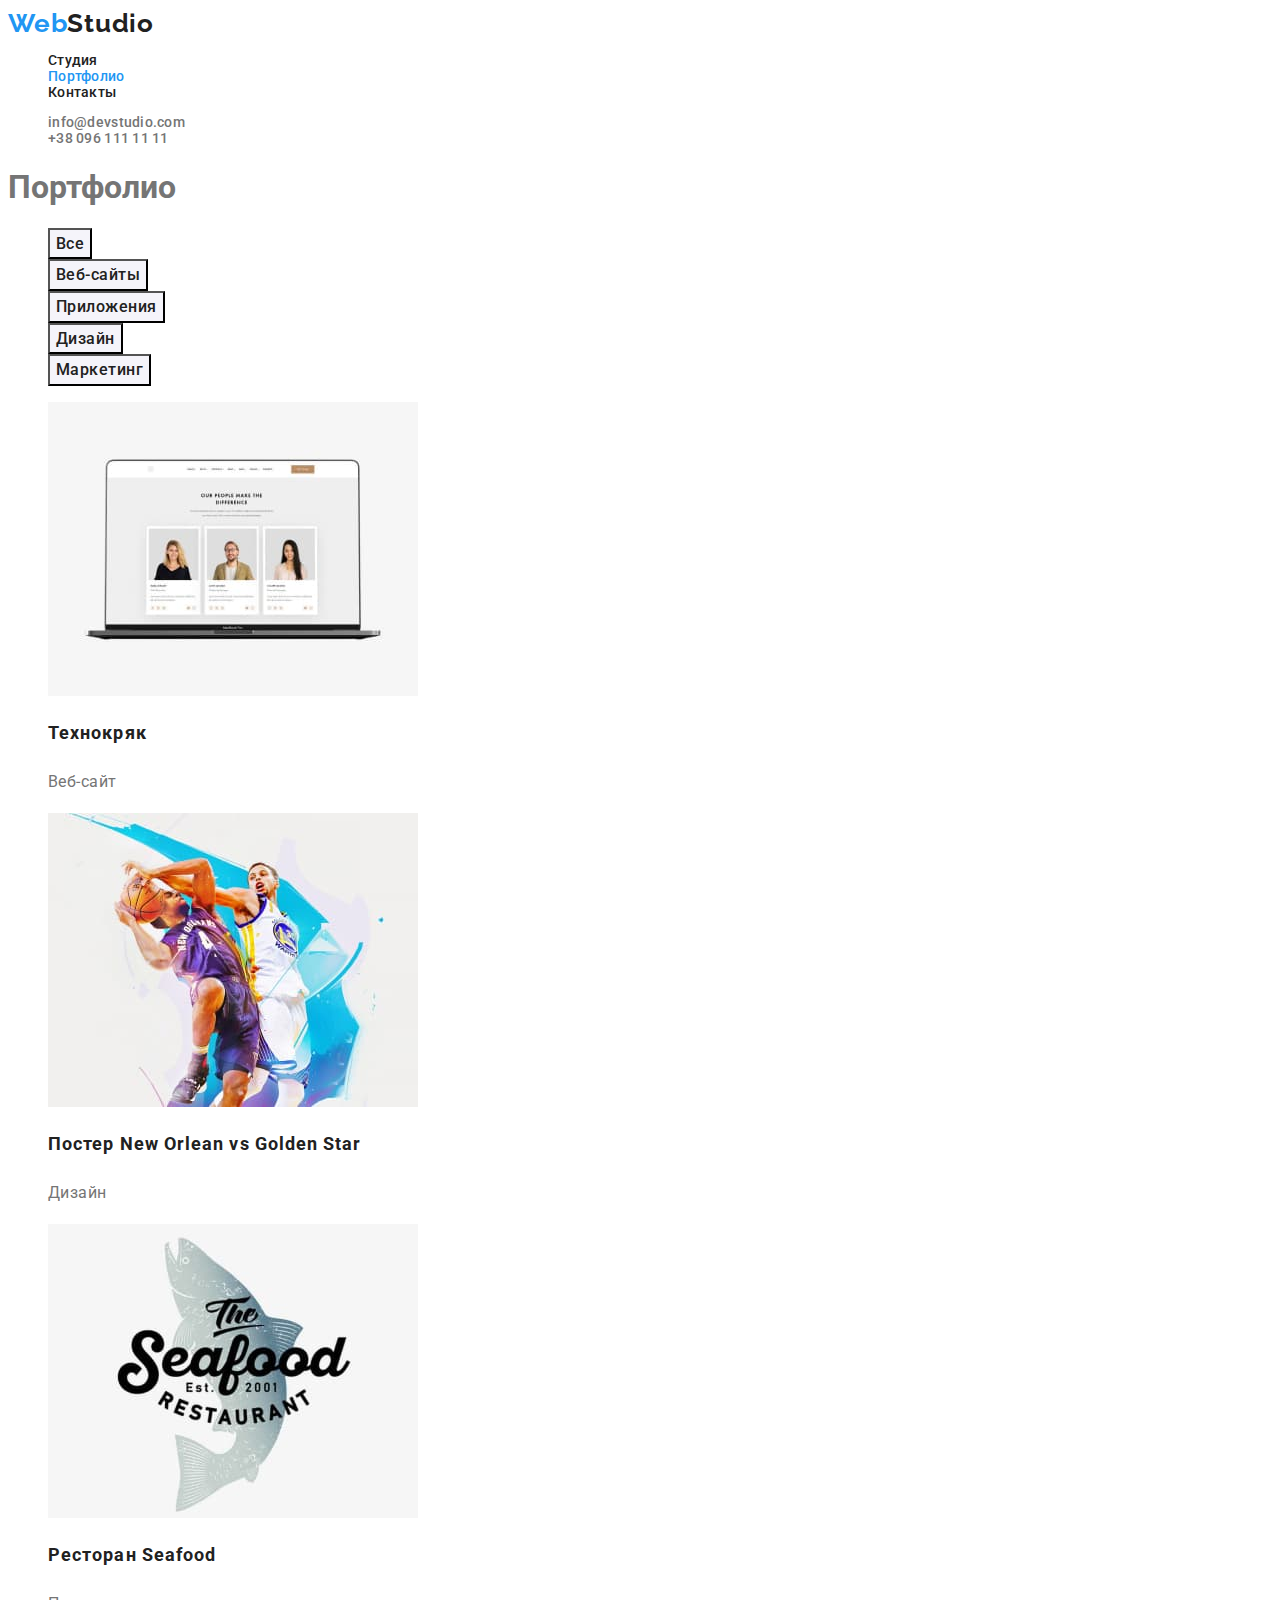
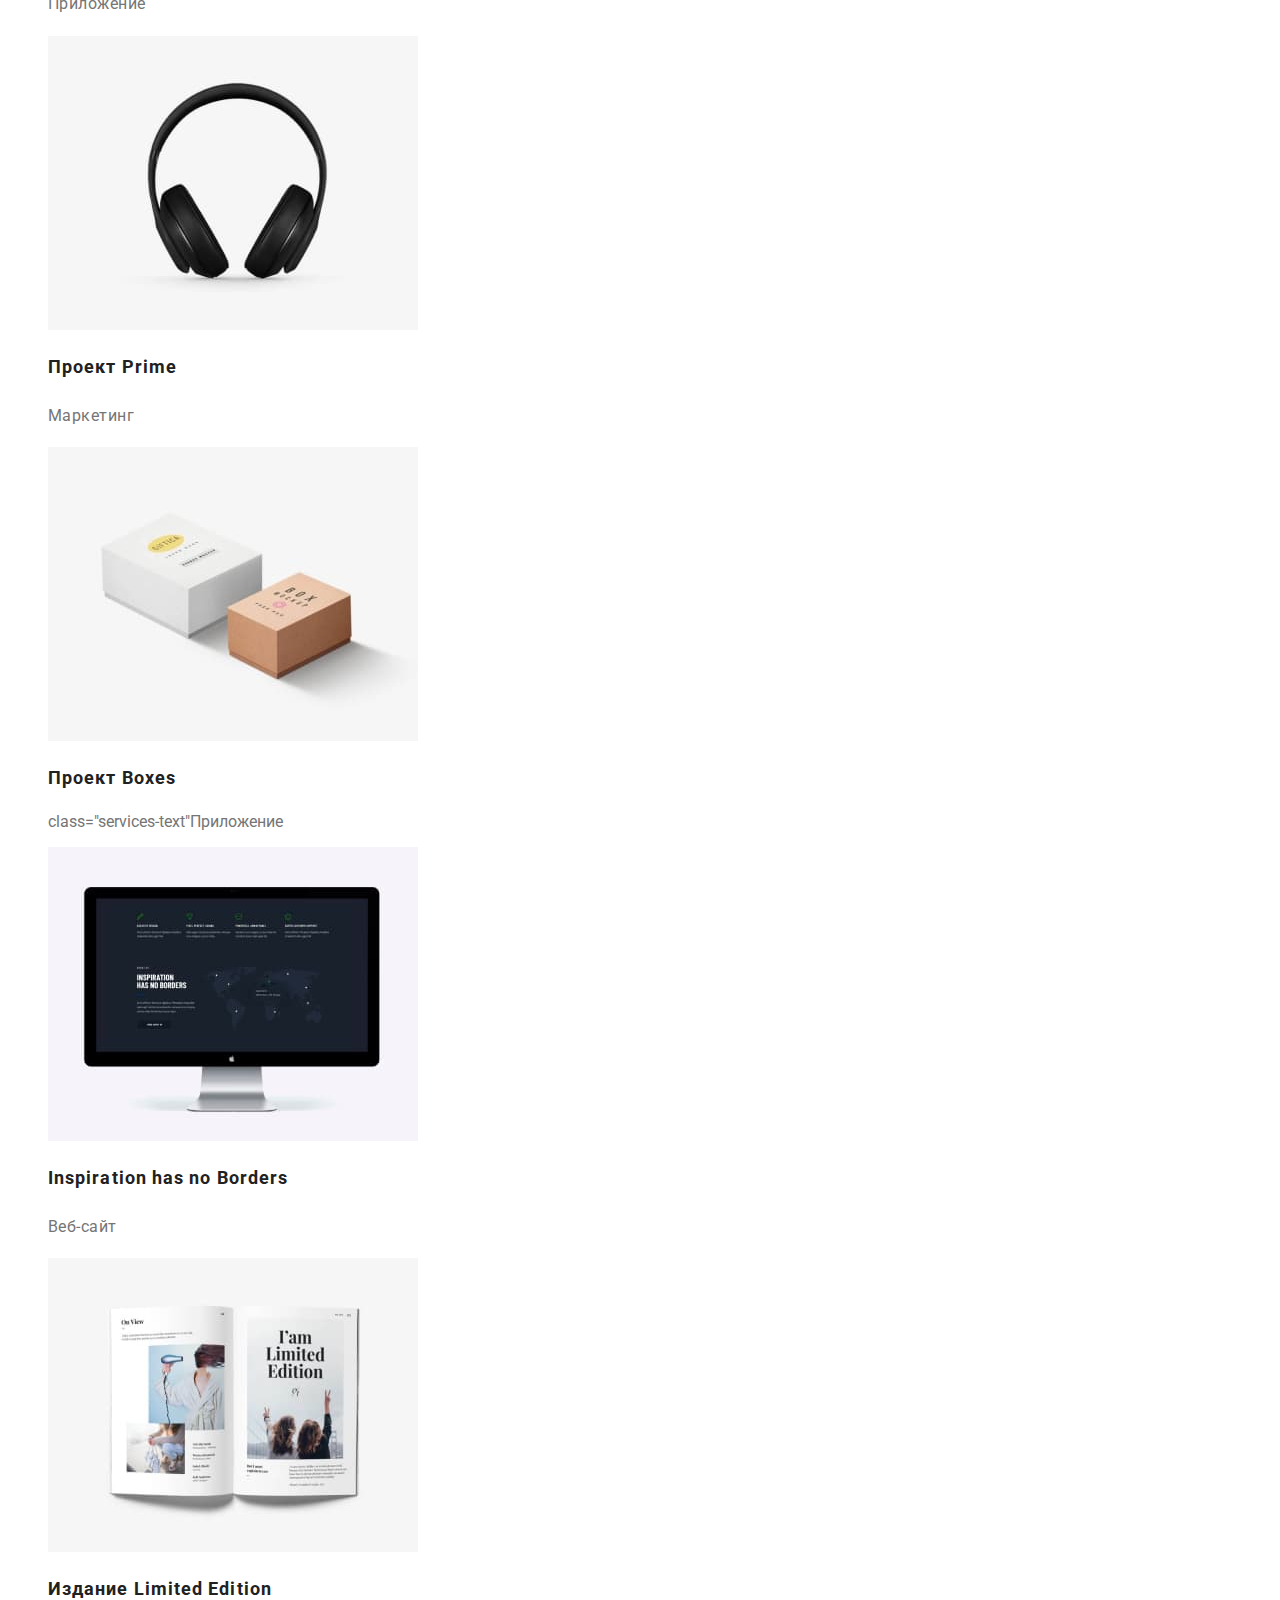
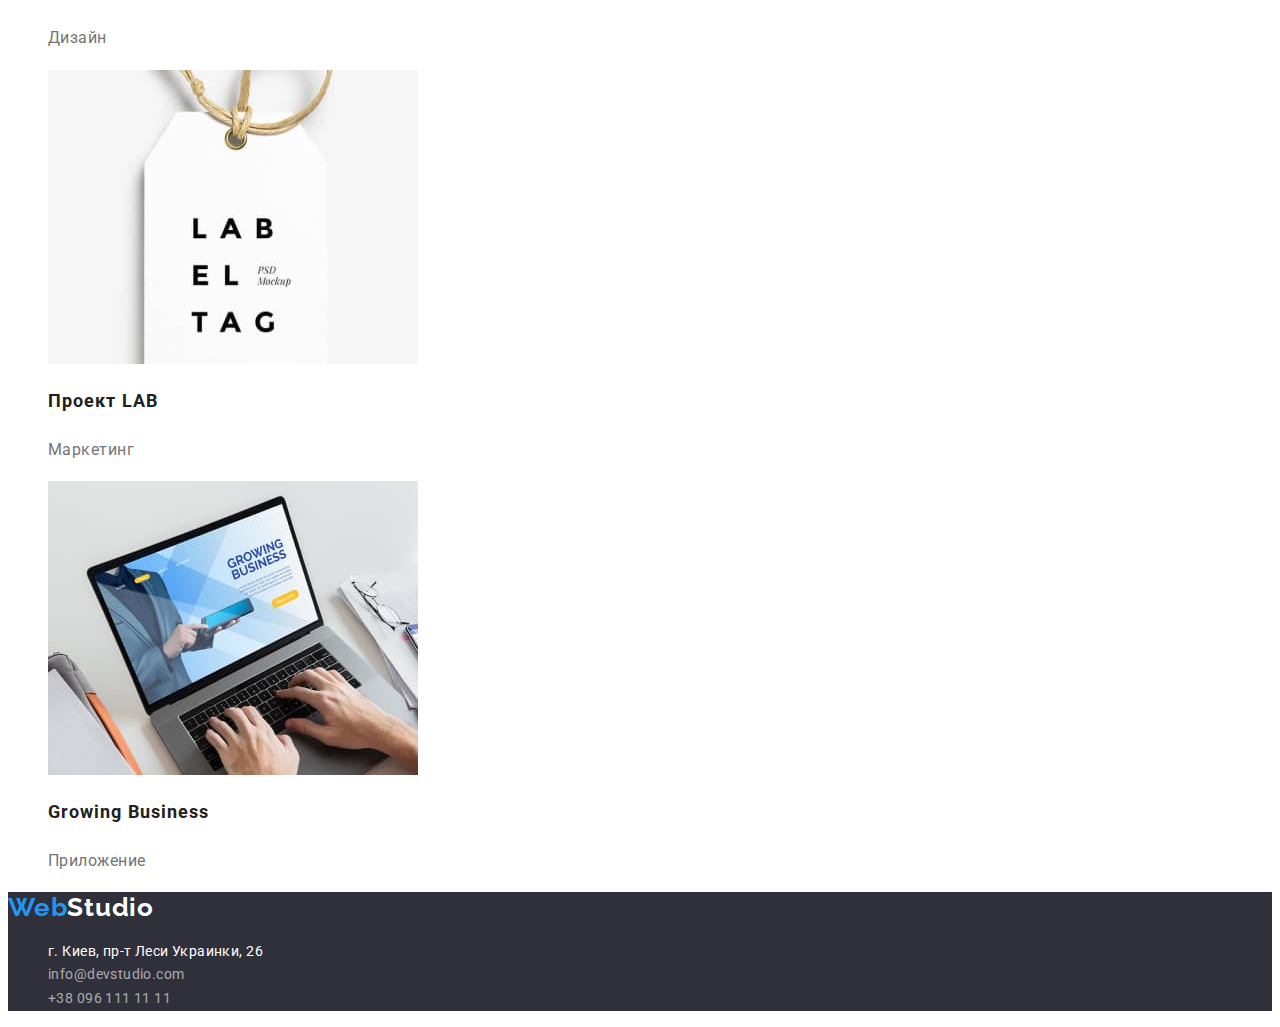
==== portfolio.html @ 9b249ba1 "Добавляет файлы проекта" ====
<!DOCTYPE html>
<html lang="ru">
<head>
    <meta charset="UTF-8">
    <meta http-equiv="X-UA-Compatible" content="IE=edge">
    <meta name="viewport" content="width=device-width, initial-scale=1.0">
    <title>Portfolio</title>
    <link rel="preconnect" href="https://fonts.googleapis.com">
    <link rel="preconnect" href="https://fonts.gstatic.com" crossorigin>
    <link href="https://fonts.googleapis.com/css2?family=Raleway:wght@700&family=Roboto:wght@400;500;700;900&display=swap"
        rel="stylesheet">
    <link rel="stylesheet" href="./css/style.css" />
</head>
<body>
    <header>
        <!-- Заголовок Хедера -->
        <a href="./index.html" class="logo-second link"><span class="logo">Web</span>Studio</a>
        <!-- Навигация -->
        <nav class="nav">
            <ul class="nav-list list">
                <li class="list-link"><a href="./index.html" class="nav-link link">Студия</a></li>
                <li class="list-link"><a href="./portfolio.html" class="nav-link link current">Портфолио</a></li>
                <li class="list-link"><a href="" class="nav-link link">Контакты</a></li>
            </ul>
        </nav>
        <!-- Контакты -->
        <ul class="nav-contact list">
            <li><a href="mailto:info@devstudio.com" class="contact-link link">info@devstudio.com</a></li>
            <li><a href="tel:+380961111111" class="contact-link link">+38 096 111 11 11</a></li>
        </ul>
    </header>
    <main>
        <!-- Фильтр -->
        <section class="filter">
        <h1 class="filter-title">Портфолио</h1>
        <ul class="filter-list list">
            <li>
                <button class="button-filter" type="button">Все</button>
            </li>
            <li>
                <button class="button-filter" type="button">Веб-сайты</button>
            </li>
            <li>
                <button class="button-filter" type="button">Приложения</button>
            </li>
            <li>
                <button class="button-filter" type="button">Дизайн</button>
            </li>
            <li>
                <button class="button-filter" type="button">Маркетинг</button>
            </li>
        </ul>
            <ul class="list-servives list">
                <li>
                    <img src="./images/img5.jpg" alt="Ноутьук с сайтом" width="370">
                    <h2 class="services-title">Технокряк</h2>
                    <p class="services-text">Веб-сайт</p>
                </li>
                <li>
                    <img src="./images/img6.jpg" alt="Баскетбольный постер" width="370">
                    <h2 class="services-title">Постер New Orlean vs Golden Star</h2>
                    <p class="services-text">Дизайн</p>
                </li>
                <li>
                    <img src="./images/img7.jpg" alt="Рыба логотип ресторана" width="370">
                    <h2 class="services-title">Ресторан Seafood</h2>
                    <p class="services-text">Приложение</p>
                </li>
                <li>
                    <img src="./images/img8.jpg" alt="Наушники" width="370">
                    <h2 class="services-title">Проект Prime</h2>
                    <p class="services-text">Маркетинг</p>
                </li>
                <li>
                    <img src="./images/img9.jpg" alt="Две коробки" width="370">
                    <h2 class="services-title">Проект Boxes</h2>
                    <p> class="services-text"Приложение</p>
                </li>
                <li>
                    <img src="./images/img10.jpg" alt="Мак" width="370">
                    <h2 class="services-title">Inspiration has no Borders</h2>
                    <p class="services-text">Веб-сайт</p>
                </li>
                <li>
                    <img src="./images/img11.jpg" alt="Книга" width="370">
                    <h2 class="services-title">Издание Limited Edition</h2>
                    <p class="services-text">Дизайн</p>
                </li>
                <li>
                    <img src="./images/img12.jpg" alt="Бирка" width="370">
                    <h2 class="services-title">Проект LAB</h2>
                    <p class="services-text">Маркетинг</p>
                </li>
                <li>
                    <img src="./images/img13.jpg" alt="Ноутбук с сайтом" width="370">
                    <h2 class="services-title">Growing Business</h2>
                    <p class="services-text">Приложение</p>
                </li>
            </ul>
        </section>
    </main>
    <!-- Подвал -->
    <footer class="footer">
        <a href="./index.html" class="icon-second link"><span class="icon">Web</span>Studio</a>
        <address class="address-block">
        <ul class="address-list list">
            <li>
                <a href="https://goo.gl/maps/MMKUuwx7VS9g7BKy7" class="address-map link">г. Киев, пр-т Леси Украинки, 26</a>
            </li>
            <li>
                <a href="mailto:info@devstudio.com" class="address-item link">info@devstudio.com</a>
            </li>
            <li>
                <a href="tel:+380961111111" class="address-item link">+38 096 111 11 11</a>
            </li>
        </ul>
        </address>
    </footer>
</body>
</html>
---- css/style.css ----
:root {
  --primiry-text-color: #212121;
  --title-text-color: #757575;
  --adress-footer-text: rgba(255, 255, 255, 0.6);
  --h1-text-color: #ffffff;
  --acent-color: #2196f3;
  --background-hero: #2f303a;
  --background-porfolio-botton: #f5f4fa;
}
body {
  background-color: var(--h1-text-color);
  color: var(--title-text-color);
  font-family: Roboto, sans-serif;
}
.list {
  list-style: none;
}
.link {
  text-decoration: none;
}
.title-h3 {
  color: var(--primiry-text-color);
}
/* цвет основного текста #212121 */
/* вторичный цвет текста #757575 */
/* цвет для h1 #FFFFFF */
/* acent #2196F3 */
/* адресс футера rgba(255, 255, 255, 0.6); */

/* Header */
/* logo */
.logo {
  color: var(--acent-color);
  text-decoration: none;
  font-family: "Raleway", sans-serif;

  font-weight: 700;
  font-size: 26px;
  line-height: 1.2;
  letter-spacing: 0.03em;
}
.logo-second {
  color: var(--primiry-text-color);
  text-decoration: none;
  font-family: "Raleway", sans-serif;

  font-weight: 700;
  font-size: 26px;
  line-height: 1.2;
  letter-spacing: 0.03em;
}
/* site-nav */
.nav-list {
  font-weight: 500;
  font-size: 14px;
  line-height: 1.14;
  letter-spacing: 0.02em;
}
.nav-link {
  color: var(--primiry-text-color);
}
.current {
  color: var(--acent-color);
}
.nav-link:hover,
.nav-link:focus {
  color: var(--acent-color);
}
/* contact-nav */
.nav-contact {
  font-weight: 500;
  font-size: 14px;
  line-height: 1.14;
  letter-spacing: 0.02em;
}
.contact-link {
  color: var(--title-text-color);
}
.contact-link:hover,
.contact-link:focus {
  color: var(--acent-color);
}
/* Hero */
.hero {
  background-color: var(--background-hero);
}
.hero-captoin {
  color: var(--h1-text-color);

  font-weight: 900;
  font-size: 44px;
  line-height: 1.4;

  text-align: center;
  letter-spacing: 0.06em;
  text-transform: uppercase;
}

.button {
  font-family: inherit;
  cursor: pointer;
  background-color: var(--acent-color);
  color: var(--h1-text-color);

  font-weight: 700;
  font-size: 16px;
  line-height: 1.8;

  display: flex;
  align-items: center;
  text-align: center;
  letter-spacing: 0.06em;
}
/* hang-section */
.list-items {
  color: var(--primiry-text-color);

  font-weight: 700;
  font-size: 14px;
  line-height: 1.14;
  letter-spacing: 0.03em;
  text-transform: uppercase;
}
.items-text {
  color: var(--title-text-color);

  font-size: 14px;
  line-height: 1.7;
  letter-spacing: 0.03em;
}
/* examples-section */
.examples-title {
  color: var(--primiry-text-color);

  font-weight: 700;
  font-size: 36px;
  line-height: 1.14;
  text-align: center;
  letter-spacing: 0.03em;
}
/* my-team section */
.team-title {
  color: var(--primiry-text-color);

  font-weight: 700;
  font-size: 36px;
  line-height: 1.14;
  text-align: center;
  letter-spacing: 0.03em;
}

.team-worker {
  font-weight: 500;
  font-size: 16px;
  line-height: 1.14;
  text-align: center;
  letter-spacing: 0.03em;
}
.worker-position {
  color: var(--title-text-color);

  font-weight: 400;
  font-size: 16px;
  line-height: 1.14;
  text-align: center;
  letter-spacing: 0.03em;
}
/* footer */
.footer {
  background-color: var(--background-hero);
}
.icon {
  color: var(--acent-color);
  font-family: "Raleway", sans-serif;

  font-weight: 700;
  font-size: 26px;
  line-height: 1.2;
  letter-spacing: 0.03em;
}
.icon-second {
  color: var(--h1-text-color);
  font-family: "Raleway", sans-serif;

  font-weight: 700;
  font-size: 26px;
  line-height: 1.2;
  letter-spacing: 0.03em;
}
.address-block{
font-style: normal;
}
.address-map {
  color: var(--h1-text-color);

  font-weight: 400;
  font-size: 14px;
  line-height: 1.7;
  letter-spacing: 0.03em;
}
.address-map:hover,
.address-map:focus {
  color: var(--acent-color);
}
.address-item {
  color: var(--adress-footer-text);

  font-weight: 400;
  font-size: 14px;
  line-height: 1.7;
  letter-spacing: 0.03em;
}
.address-item:hover,
.address-item:focus {
  color: var(--acent-color);
}

/* portfolio */
/* button */
.button-filter {
  font-family: inherit;
  color: var(--primiry-text-color);
  background-color: var(--background-porfolio-botton);
  cursor: pointer;

  font-weight: 500;
  font-size: 16px;
  line-height: 1.6;
  text-align: center;
  letter-spacing: 0.03em;
}
.button-filter:hover,
.button-filter:focus {
  background-color: var(--acent-color);
  color: var(--h1-text-color);
}
/* services */
.services-title {
  color: var(--primiry-text-color);

  font-weight: 700;
  font-size: 18px;
  line-height: 2;
  letter-spacing: 0.06em;
}
.services-text {
  color: var(--title-text-color);

  font-weight: 400;
  font-size: 16px;
  line-height: 1.9;
  letter-spacing: 0.03em;
}
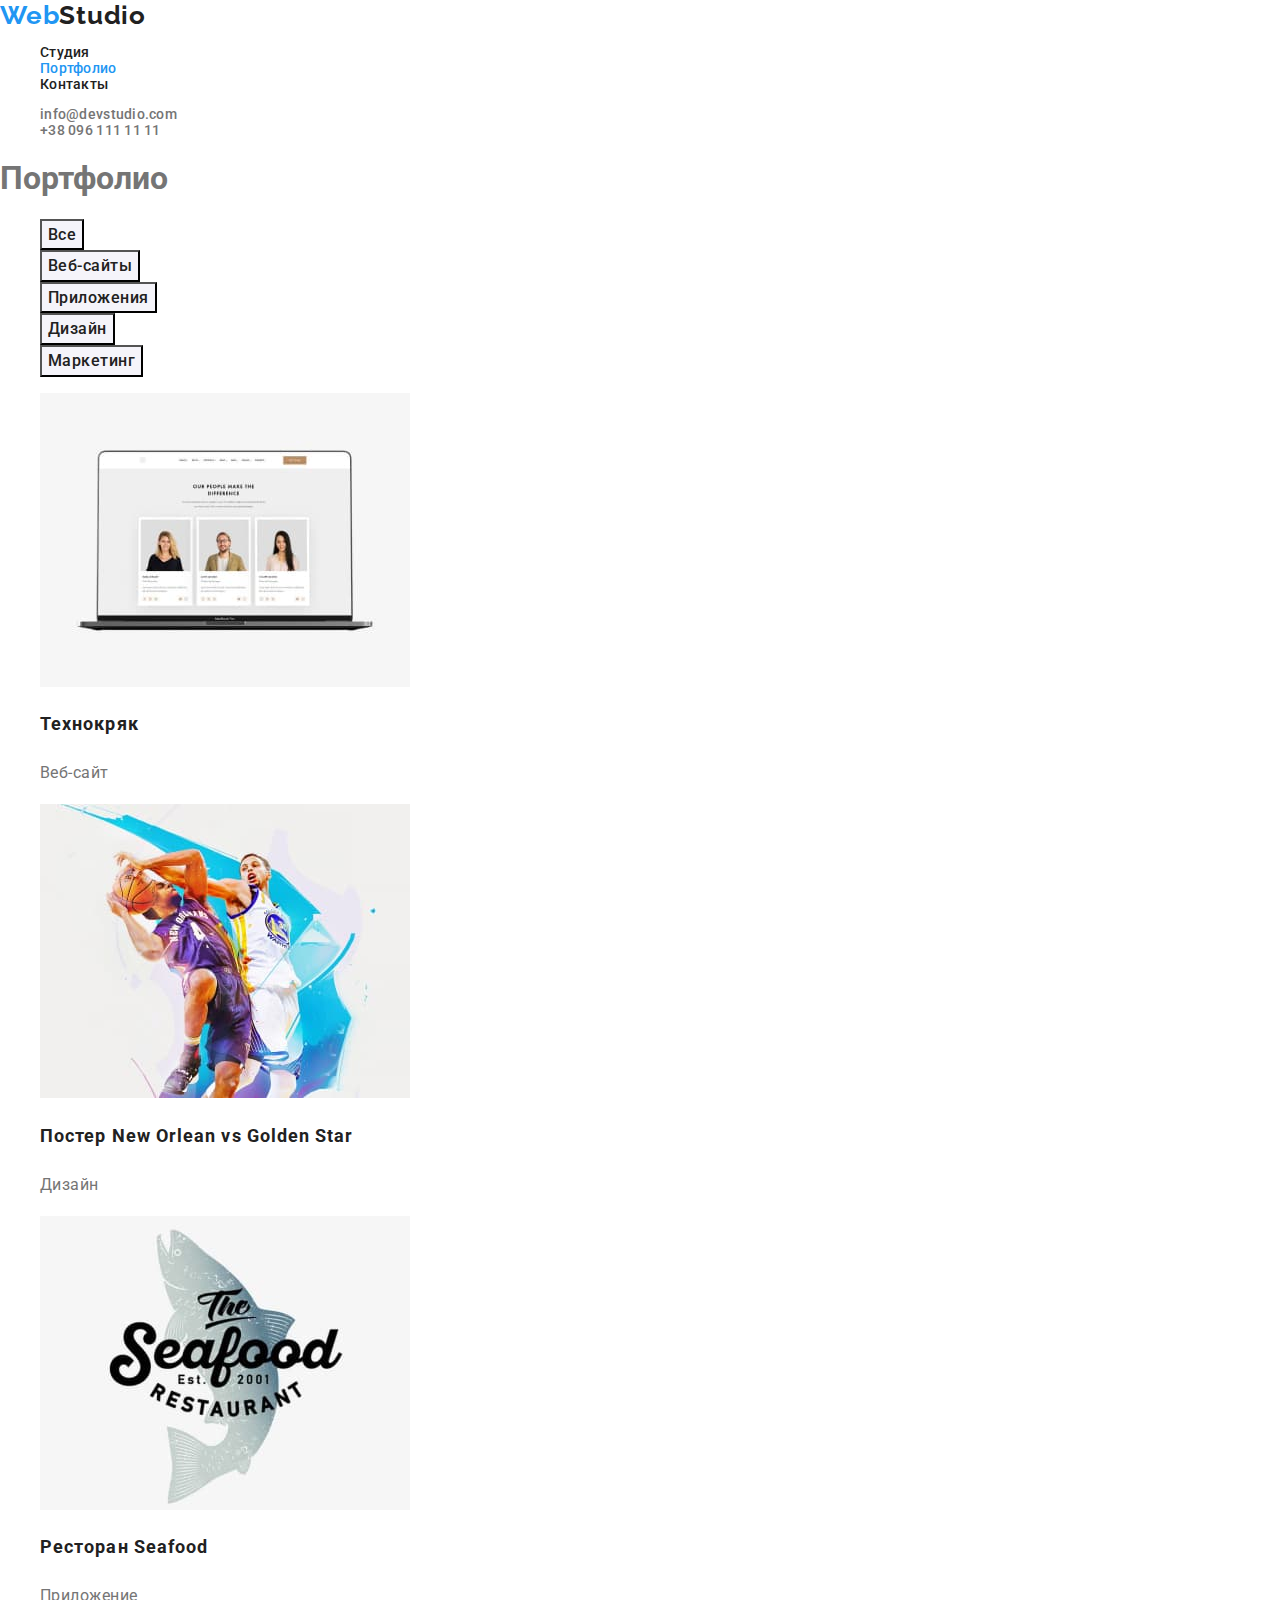
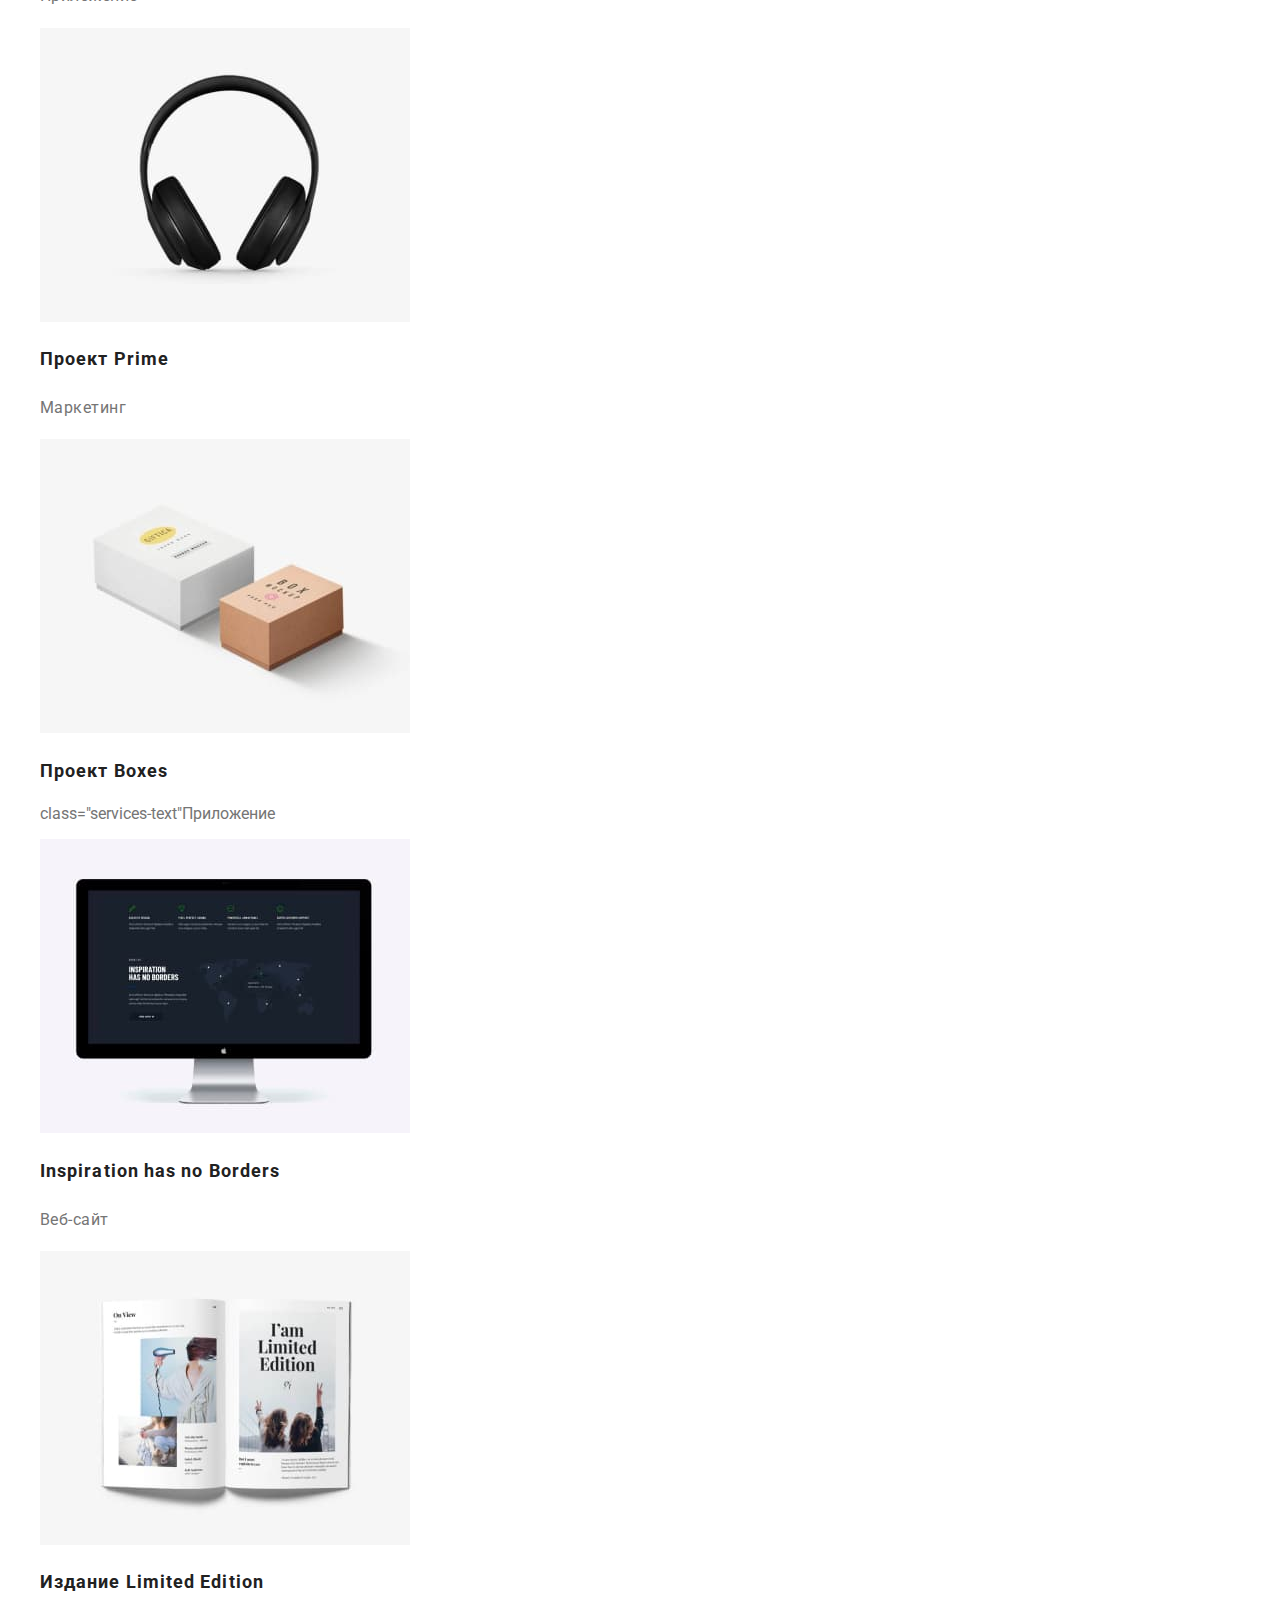
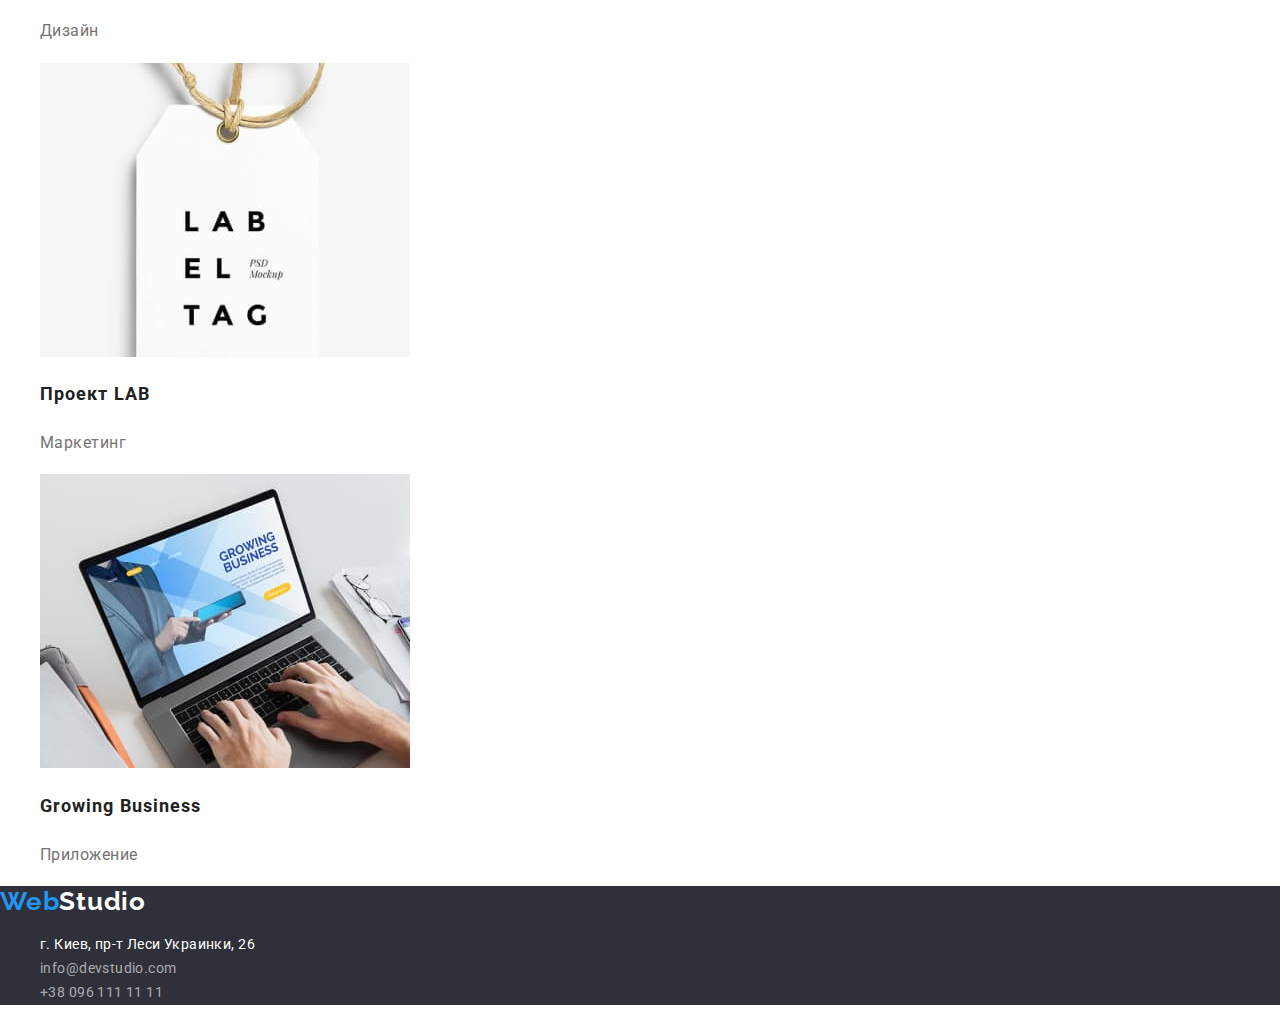
==== commit 5531fd73: "Добавляет нормалайз" ====
--- a/portfolio.html
+++ b/portfolio.html
@@ -9,6 +9,7 @@
     <link rel="preconnect" href="https://fonts.gstatic.com" crossorigin>
     <link href="https://fonts.googleapis.com/css2?family=Raleway:wght@700&family=Roboto:wght@400;500;700;900&display=swap"
         rel="stylesheet">
+        <link rel="stylesheet" href="https://cdnjs.cloudflare.com/ajax/libs/modern-normalize/1.1.0/modern-normalize.min.css">
     <link rel="stylesheet" href="./css/style.css" />
 </head>
 <body>
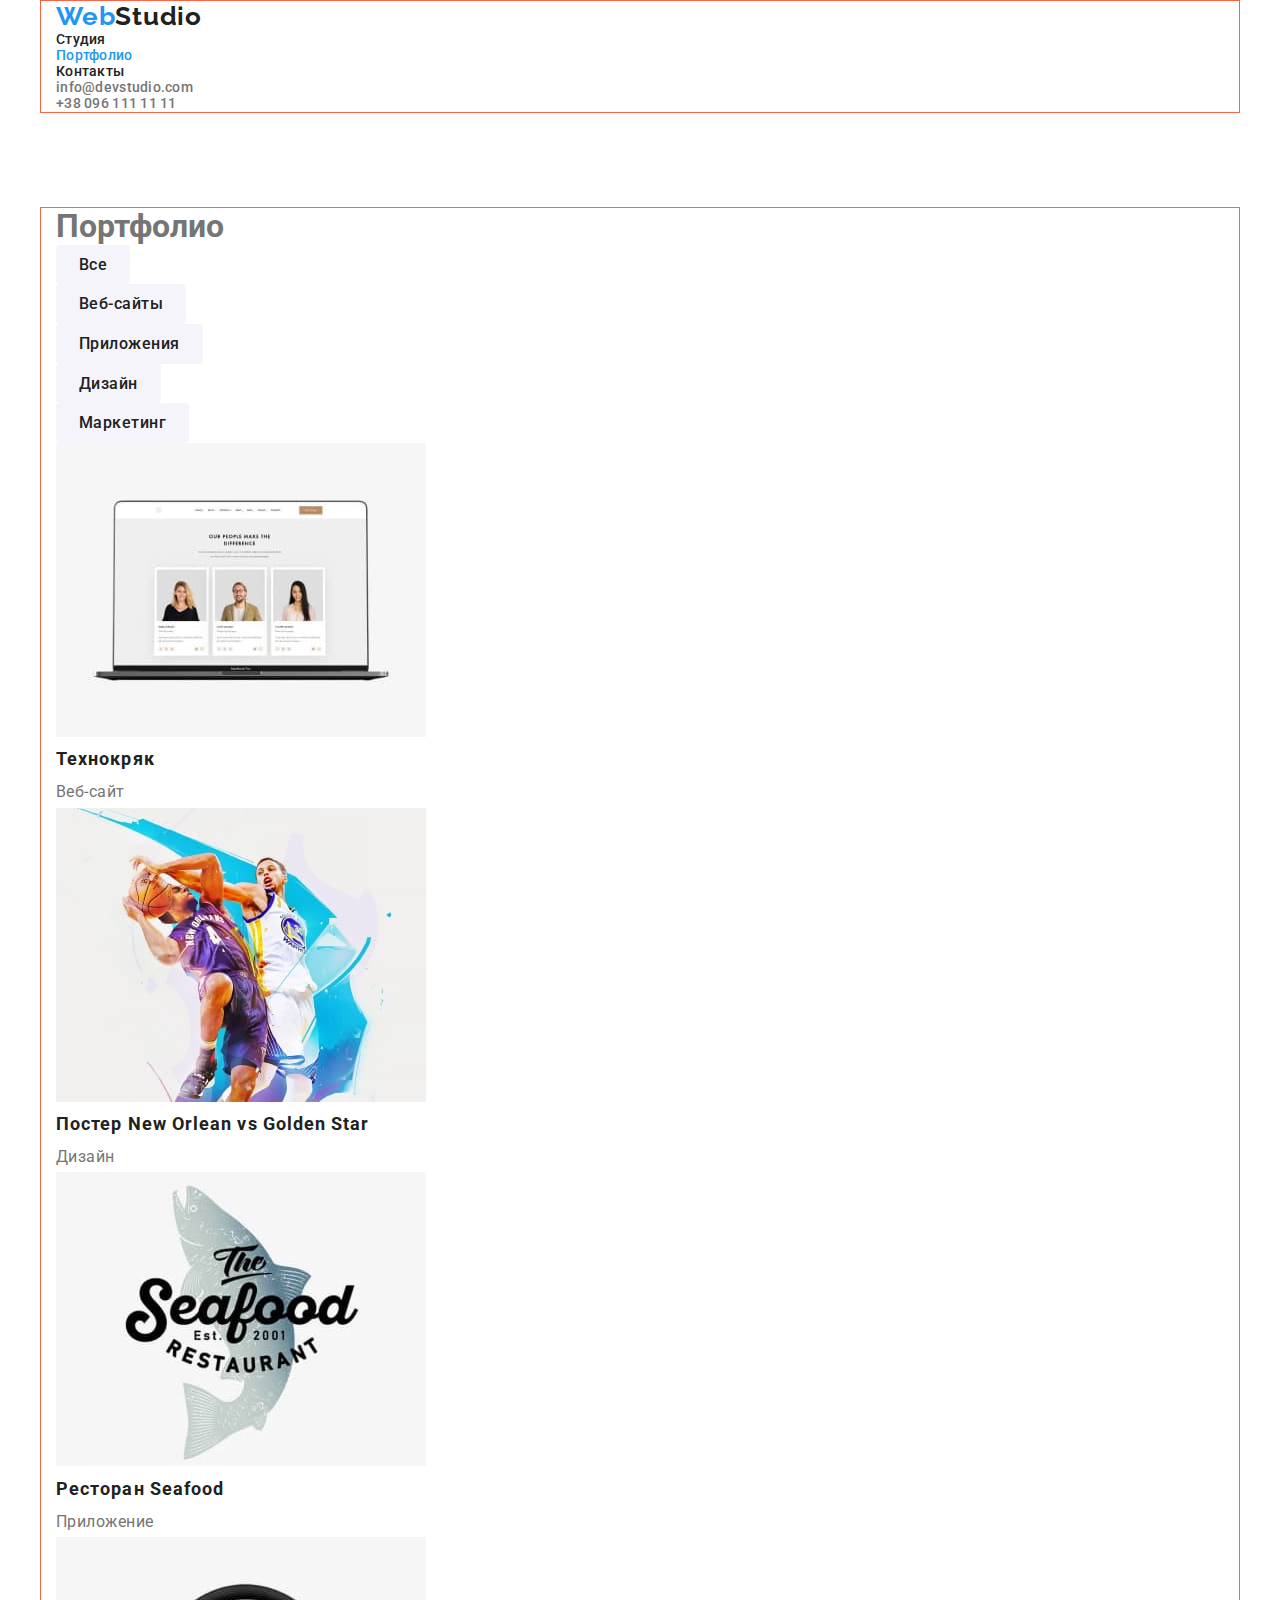
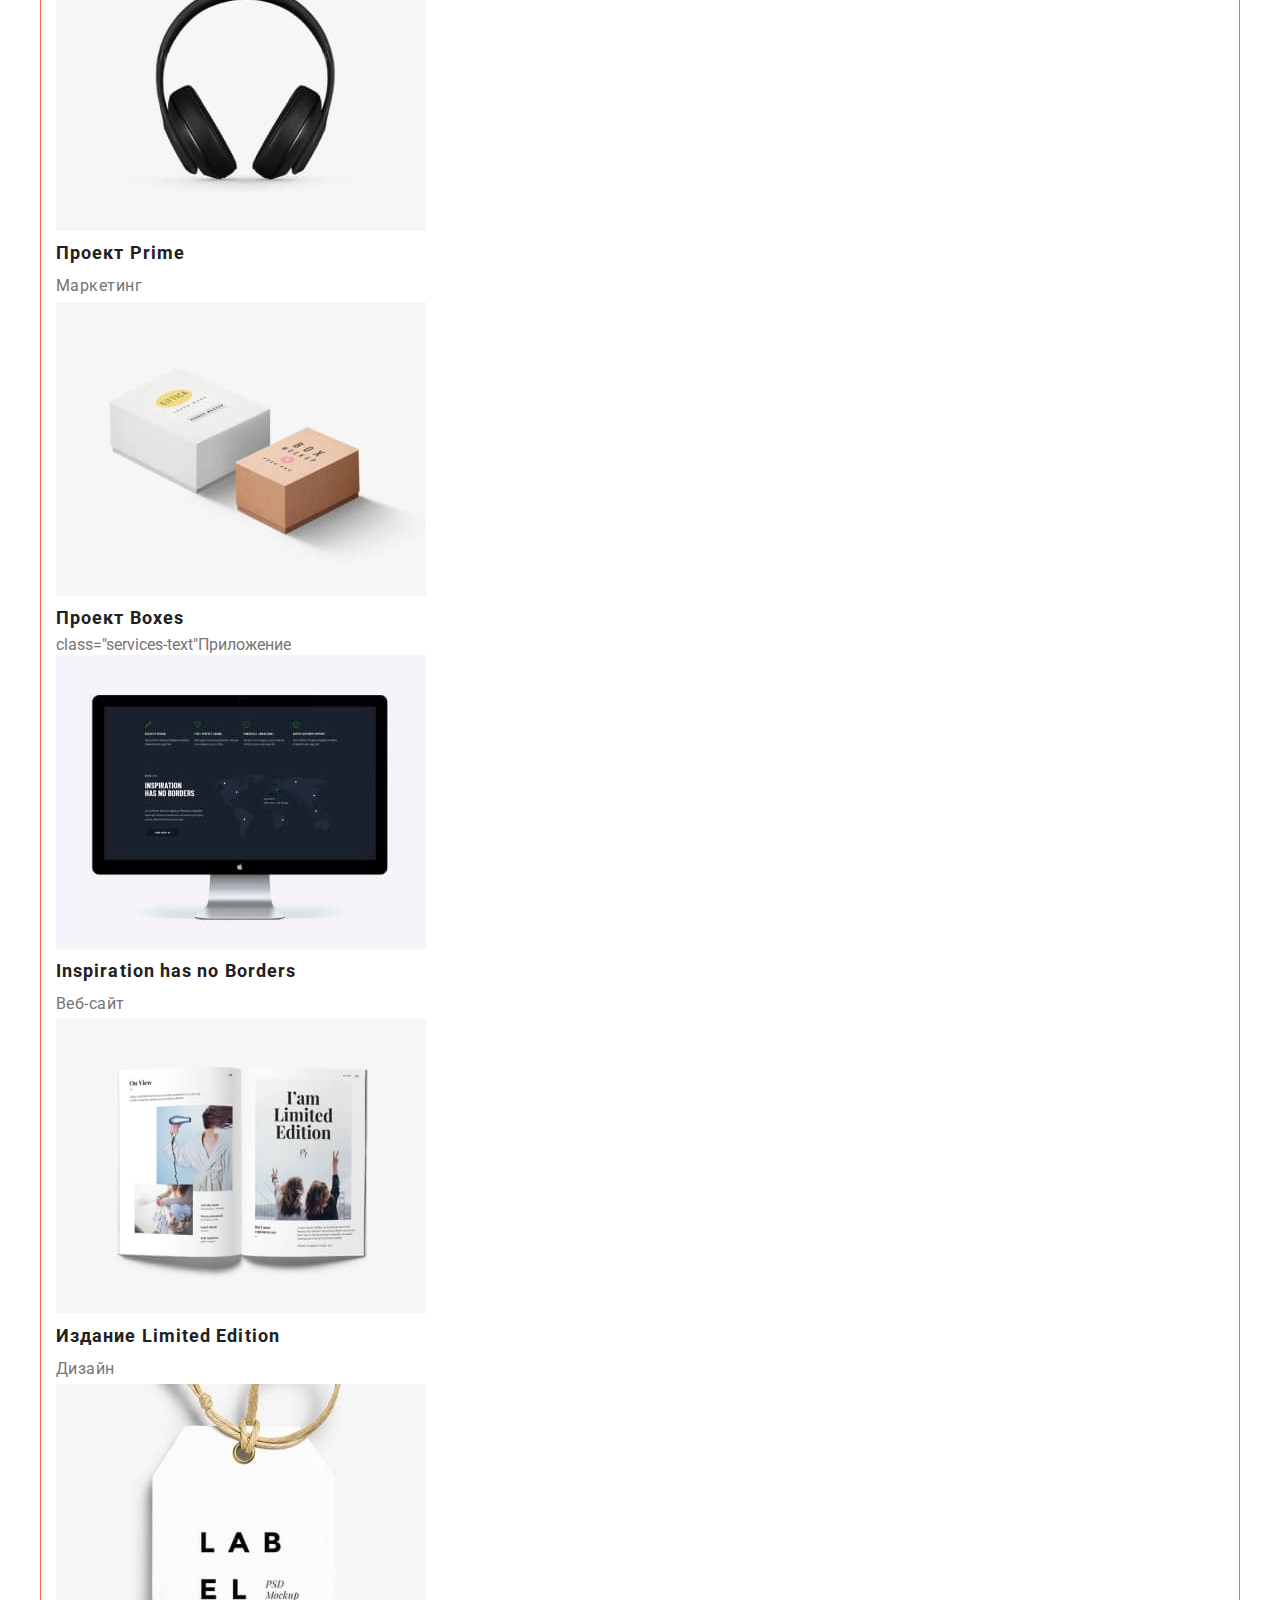
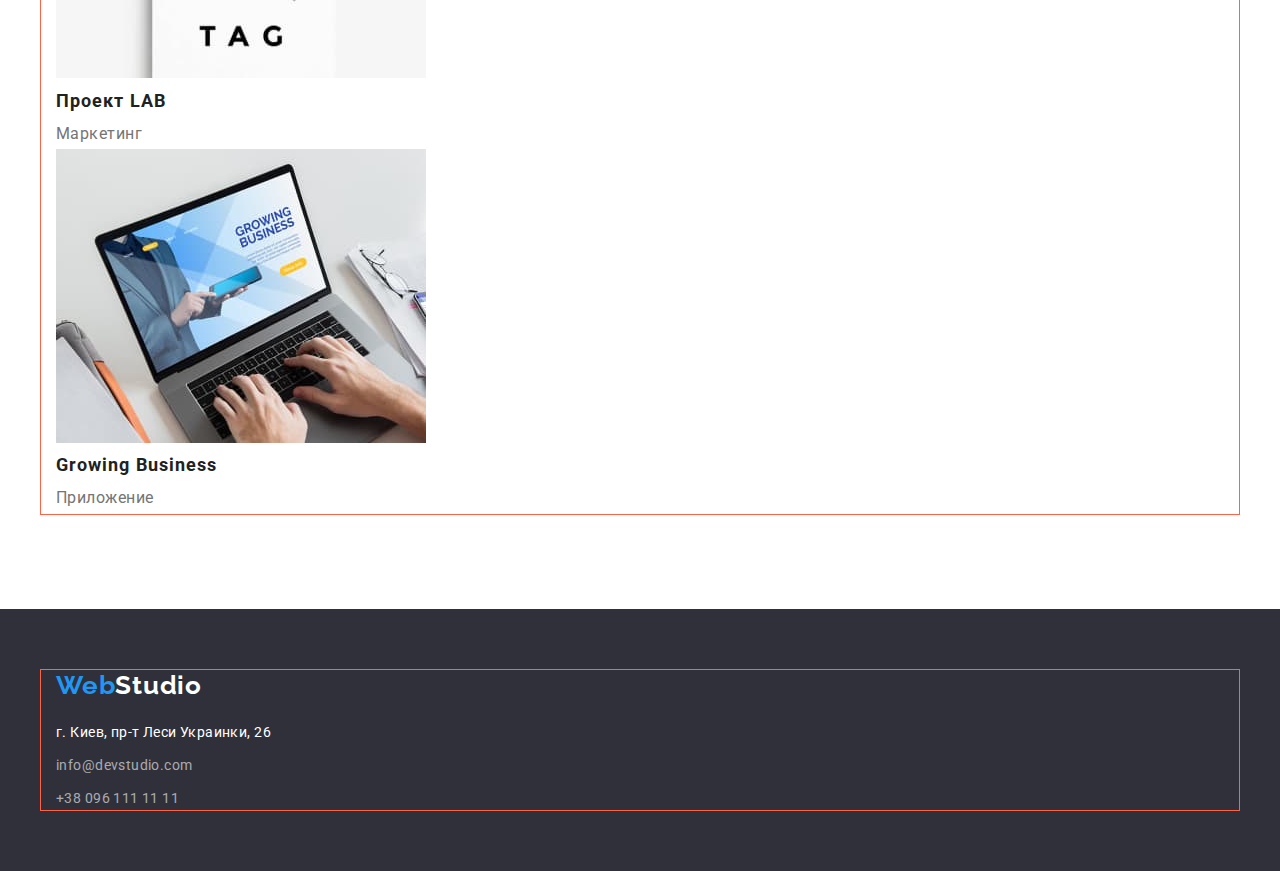
==== commit 0286fb66: "Добавляет блочную модель дз 3 часть1" ====
--- a/portfolio.html
+++ b/portfolio.html
@@ -14,6 +14,7 @@
 </head>
 <body>
     <header>
+        <div class="container">
         <!-- Заголовок Хедера -->
         <a href="./index.html" class="logo-second link"><span class="logo">Web</span>Studio</a>
         <!-- Навигация -->
@@ -29,10 +30,12 @@
             <li><a href="mailto:info@devstudio.com" class="contact-link link">info@devstudio.com</a></li>
             <li><a href="tel:+380961111111" class="contact-link link">+38 096 111 11 11</a></li>
         </ul>
+        </div>
     </header>
     <main>
         <!-- Фильтр -->
-        <section class="filter">
+        <section class="section">
+            <div class="container">
         <h1 class="filter-title">Портфолио</h1>
         <ul class="filter-list list">
             <li>
@@ -98,24 +101,27 @@
                     <p class="services-text">Приложение</p>
                 </li>
             </ul>
+            </div>
         </section>
     </main>
     <!-- Подвал -->
     <footer class="footer">
+        <div class="container">
         <a href="./index.html" class="icon-second link"><span class="icon">Web</span>Studio</a>
         <address class="address-block">
         <ul class="address-list list">
-            <li>
+            <li class="footer-list">
                 <a href="https://goo.gl/maps/MMKUuwx7VS9g7BKy7" class="address-map link">г. Киев, пр-т Леси Украинки, 26</a>
             </li>
-            <li>
+            <li class="footer-list">
                 <a href="mailto:info@devstudio.com" class="address-item link">info@devstudio.com</a>
             </li>
-            <li>
+            <li class="footer-list">
                 <a href="tel:+380961111111" class="address-item link">+38 096 111 11 11</a>
             </li>
         </ul>
         </address>
+        </div>
     </footer>
 </body>
 </html>--- a/css/style.css
+++ b/css/style.css
@@ -7,6 +7,14 @@
   --background-hero: #2f303a;
   --background-porfolio-botton: #f5f4fa;
 }
+html{
+  box-sizing: border-box;
+}
+*,
+*::before,
+*::after {
+  box-sizing: inherit;
+}
 body {
   background-color: var(--h1-text-color);
   color: var(--title-text-color);
@@ -20,6 +28,20 @@
 }
 .title-h3 {
   color: var(--primiry-text-color);
+}
+h1, h2, h3, h4,h5,h6{
+  margin: 0;
+}
+ul{
+  margin: 0;
+  padding: 0;
+  list-style: none;
+}
+p {
+  margin: 0;
+}
+button{
+  border: 1px solid transparent;
 }
 /* цвет основного текста #212121 */
 /* вторичный цвет текста #757575 */
@@ -29,6 +51,18 @@
 
 /* Header */
 /* logo */
+.container{
+  width: 1200px;
+  padding-left: 15px;
+  padding-right: 15px;
+  margin-left: auto;
+  margin-right: auto;
+  border: tomato 1px solid;
+}
+.section{
+  padding-top: 94px;
+  padding-bottom: 94px;
+}
 .logo {
   color: var(--acent-color);
   text-decoration: none;
@@ -83,6 +117,8 @@
 /* Hero */
 .hero {
   background-color: var(--background-hero);
+  text-align: center;
+  padding: 200px 0;
 }
 .hero-captoin {
   color: var(--h1-text-color);
@@ -91,12 +127,14 @@
   font-size: 44px;
   line-height: 1.4;
 
-  text-align: center;
   letter-spacing: 0.06em;
   text-transform: uppercase;
-}
-
-.button {
+
+  margin-bottom: 30px;
+  
+}
+
+.button-hero {
   font-family: inherit;
   cursor: pointer;
   background-color: var(--acent-color);
@@ -106,10 +144,11 @@
   font-size: 16px;
   line-height: 1.8;
 
-  display: flex;
-  align-items: center;
-  text-align: center;
   letter-spacing: 0.06em;
+
+  border-radius: 4px;
+  padding: 10px 32px;
+  min-width: 200px;
 }
 /* hang-section */
 .list-items {
@@ -120,6 +159,8 @@
   line-height: 1.14;
   letter-spacing: 0.03em;
   text-transform: uppercase;
+
+  margin-bottom: 10px;
 }
 .items-text {
   color: var(--title-text-color);
@@ -137,6 +178,8 @@
   line-height: 1.14;
   text-align: center;
   letter-spacing: 0.03em;
+
+  margin-bottom: 50px;
 }
 /* my-team section */
 .team-title {
@@ -147,14 +190,20 @@
   line-height: 1.14;
   text-align: center;
   letter-spacing: 0.03em;
-}
-
+
+  margin-bottom: 50px;
+}
+.my-team{
+  background-color: var(--background-porfolio-botton);
+}
 .team-worker {
   font-weight: 500;
   font-size: 16px;
   line-height: 1.14;
   text-align: center;
   letter-spacing: 0.03em;
+
+  margin-bottom: 10px;
 }
 .worker-position {
   color: var(--title-text-color);
@@ -168,7 +217,15 @@
 /* footer */
 .footer {
   background-color: var(--background-hero);
-}
+  padding:60px 0;
+}
+.footer-list{
+  margin-bottom: 9px;
+}
+.footer-list:last-child{
+  margin-bottom: 0;
+}
+
 .icon {
   color: var(--acent-color);
   font-family: "Raleway", sans-serif;
@@ -186,6 +243,9 @@
   font-size: 26px;
   line-height: 1.2;
   letter-spacing: 0.03em;
+
+  margin-bottom: 20px;
+  display: inline-block;
 }
 .address-block{
 font-style: normal;
@@ -228,6 +288,9 @@
   line-height: 1.6;
   text-align: center;
   letter-spacing: 0.03em;
+
+  border-radius: 4px;
+  padding: 6px 22px;
 }
 .button-filter:hover,
 .button-filter:focus {
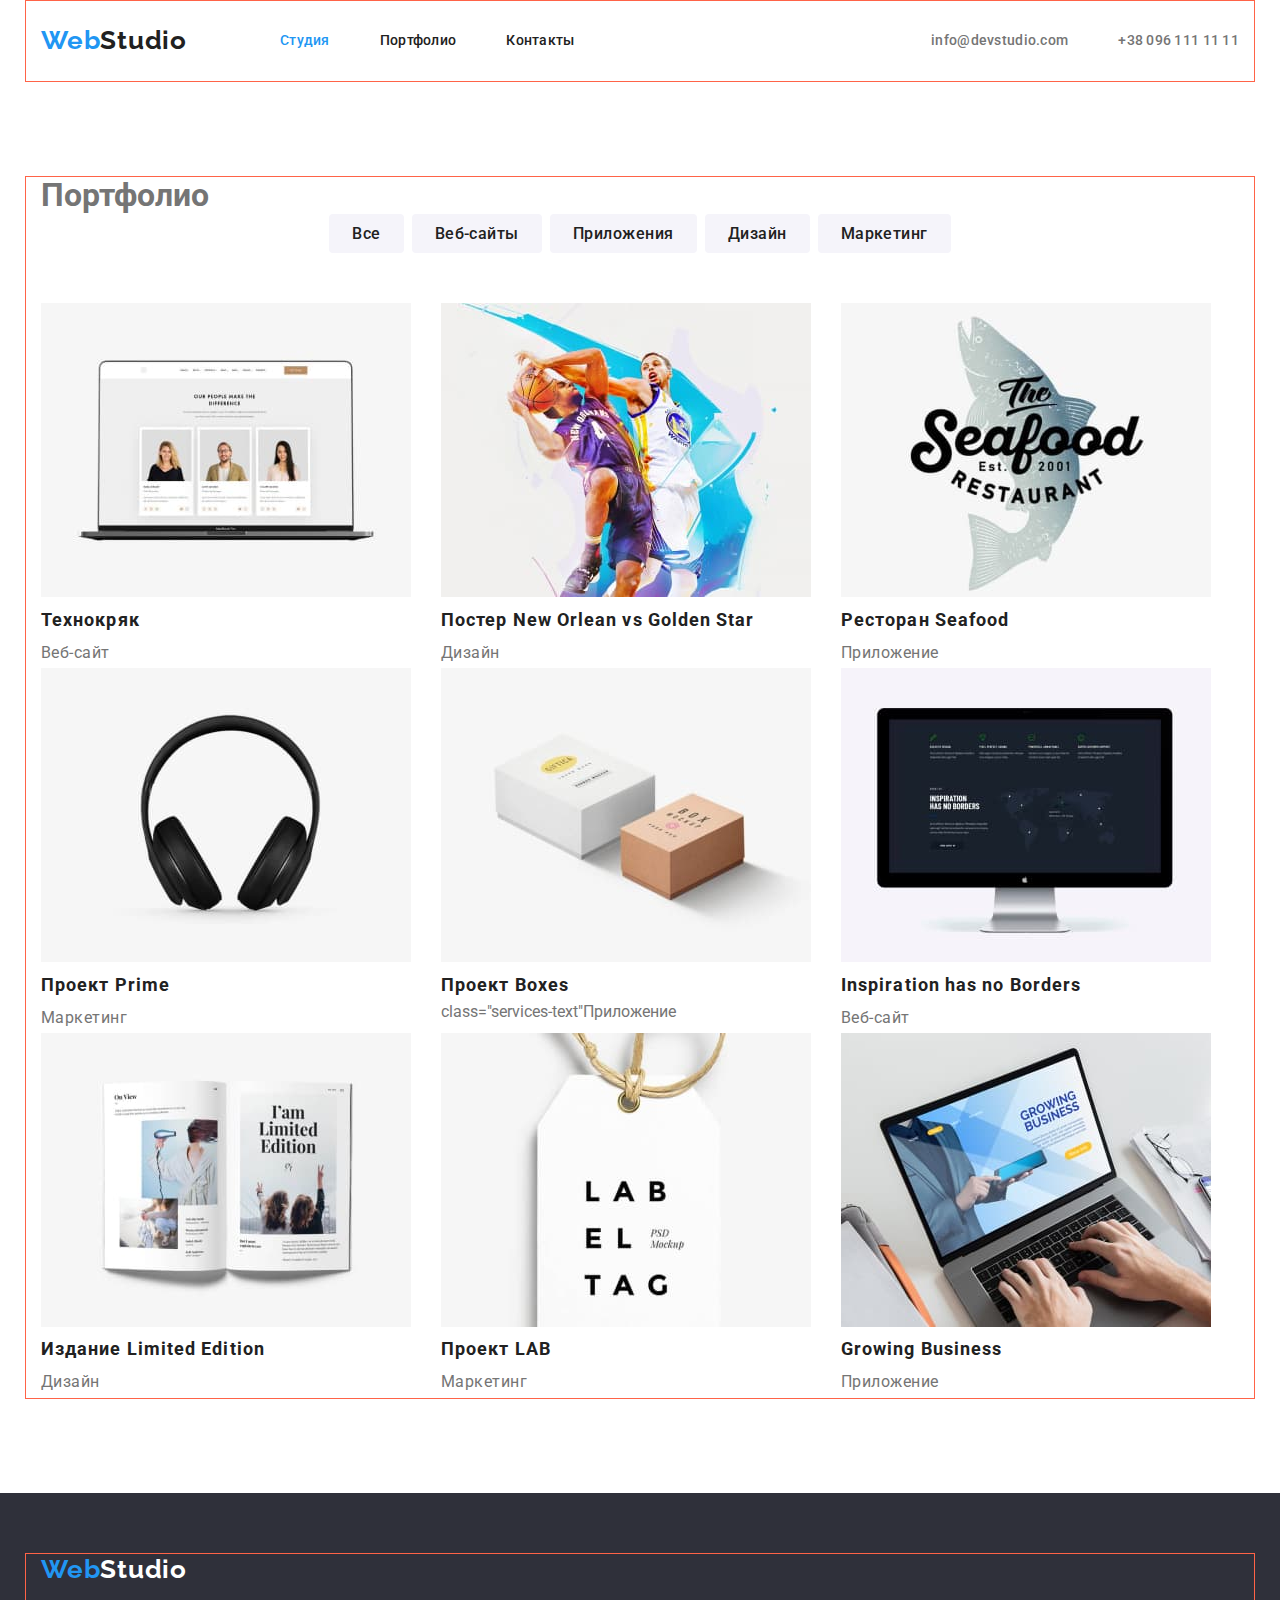
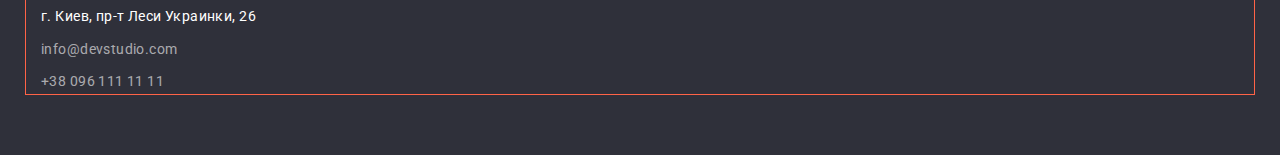
==== commit a4c31781: "Добавляет флекс боксы" ====
--- a/portfolio.html
+++ b/portfolio.html
@@ -13,89 +13,91 @@
     <link rel="stylesheet" href="./css/style.css" />
 </head>
 <body>
-    <header>
-        <div class="container">
+<header>
+    <div class="container">
         <!-- Заголовок Хедера -->
-        <a href="./index.html" class="logo-second link"><span class="logo">Web</span>Studio</a>
-        <!-- Навигация -->
-        <nav class="nav">
-            <ul class="nav-list list">
-                <li class="list-link"><a href="./index.html" class="nav-link link">Студия</a></li>
-                <li class="list-link"><a href="./portfolio.html" class="nav-link link current">Портфолио</a></li>
-                <li class="list-link"><a href="" class="nav-link link">Контакты</a></li>
+        <div class="header">
+            <a href="./index.html" class="logo-second link"><span class="logo">Web</span>Studio</a>
+            <!-- Навигация -->
+            <nav class="nav">
+                <ul class="nav-list list">
+                    <li class="list-link"><a href="./index.html" class="nav-link link current">Студия</a></li>
+                    <li class="list-link"><a href="./portfolio.html" class="nav-link link">Портфолио</a></li>
+                    <li class="list-link"><a href="" class="nav-link link">Контакты</a></li>
+                </ul>
+            </nav>
+            <!-- Контакты -->
+            <ul class="nav-contact list">
+                <li><a href="mailto:info@devstudio.com" class="contact-link link">info@devstudio.com</a></li>
+                <li><a href="tel:+380961111111" class="contact-link link">+38 096 111 11 11</a></li>
             </ul>
-        </nav>
-        <!-- Контакты -->
-        <ul class="nav-contact list">
-            <li><a href="mailto:info@devstudio.com" class="contact-link link">info@devstudio.com</a></li>
-            <li><a href="tel:+380961111111" class="contact-link link">+38 096 111 11 11</a></li>
-        </ul>
         </div>
-    </header>
+    </div>
+</header>
     <main>
         <!-- Фильтр -->
         <section class="section">
             <div class="container">
         <h1 class="filter-title">Портфолио</h1>
         <ul class="filter-list list">
-            <li>
+            <li class="button-list">
                 <button class="button-filter" type="button">Все</button>
             </li>
-            <li>
+            <li class="button-list">
                 <button class="button-filter" type="button">Веб-сайты</button>
             </li>
-            <li>
+            <li class="button-list">
                 <button class="button-filter" type="button">Приложения</button>
             </li>
-            <li>
+            <li class="button-list">
                 <button class="button-filter" type="button">Дизайн</button>
             </li>
-            <li>
+            <li class="button-list">
                 <button class="button-filter" type="button">Маркетинг</button>
             </li>
         </ul>
-            <ul class="list-servives list">
-                <li>
-                    <img src="./images/img5.jpg" alt="Ноутьук с сайтом" width="370">
+            <ul class="list-services list">
+                <li class="services">
+                    <img src="./images/img5.jpg" alt="Ноутбук с сайтом" width="370">
                     <h2 class="services-title">Технокряк</h2>
                     <p class="services-text">Веб-сайт</p>
                 </li>
-                <li>
+                <li class="services">
                     <img src="./images/img6.jpg" alt="Баскетбольный постер" width="370">
                     <h2 class="services-title">Постер New Orlean vs Golden Star</h2>
                     <p class="services-text">Дизайн</p>
                 </li>
-                <li>
+                <li class="services">
                     <img src="./images/img7.jpg" alt="Рыба логотип ресторана" width="370">
                     <h2 class="services-title">Ресторан Seafood</h2>
                     <p class="services-text">Приложение</p>
                 </li>
-                <li>
+                <li class="services">
                     <img src="./images/img8.jpg" alt="Наушники" width="370">
                     <h2 class="services-title">Проект Prime</h2>
                     <p class="services-text">Маркетинг</p>
                 </li>
-                <li>
+                <li class="services">
                     <img src="./images/img9.jpg" alt="Две коробки" width="370">
                     <h2 class="services-title">Проект Boxes</h2>
                     <p> class="services-text"Приложение</p>
                 </li>
-                <li>
+                <li class="services">
                     <img src="./images/img10.jpg" alt="Мак" width="370">
                     <h2 class="services-title">Inspiration has no Borders</h2>
                     <p class="services-text">Веб-сайт</p>
                 </li>
-                <li>
+                <li class="services">
                     <img src="./images/img11.jpg" alt="Книга" width="370">
                     <h2 class="services-title">Издание Limited Edition</h2>
                     <p class="services-text">Дизайн</p>
                 </li>
-                <li>
+                <li class="services">
                     <img src="./images/img12.jpg" alt="Бирка" width="370">
                     <h2 class="services-title">Проект LAB</h2>
                     <p class="services-text">Маркетинг</p>
                 </li>
-                <li>
+                <li class="services">
                     <img src="./images/img13.jpg" alt="Ноутбук с сайтом" width="370">
                     <h2 class="services-title">Growing Business</h2>
                     <p class="services-text">Приложение</p>
--- a/css/style.css
+++ b/css/style.css
@@ -48,21 +48,26 @@
 /* цвет для h1 #FFFFFF */
 /* acent #2196F3 */
 /* адресс футера rgba(255, 255, 255, 0.6); */
-
-/* Header */
-/* logo */
-.container{
-  width: 1200px;
+.container {
+  width: 1230px;
   padding-left: 15px;
   padding-right: 15px;
   margin-left: auto;
   margin-right: auto;
   border: tomato 1px solid;
 }
+/* Header */
+/* logo */
+.header{
+  display: flex;
+  align-items: center;
+  justify-content: space-evenly;
+}
 .section{
   padding-top: 94px;
   padding-bottom: 94px;
 }
+
 .logo {
   color: var(--acent-color);
   text-decoration: none;
@@ -82,16 +87,31 @@
   font-size: 26px;
   line-height: 1.2;
   letter-spacing: 0.03em;
+
+  margin-right: 93px;
 }
 /* site-nav */
 .nav-list {
+  display: flex;
+
   font-weight: 500;
   font-size: 14px;
   line-height: 1.14;
   letter-spacing: 0.02em;
 }
+.list-link{
+  margin-right: 50px;
+}
+.list-link:last-child{
+  margin-right: 0;
+}
 .nav-link {
   color: var(--primiry-text-color);
+
+  display: block;
+
+    padding-top: 32px;
+    padding-bottom: 32px;
 }
 .current {
   color: var(--acent-color);
@@ -102,13 +122,21 @@
 }
 /* contact-nav */
 .nav-contact {
+  display: flex;
+  margin-left: auto;
   font-weight: 500;
   font-size: 14px;
   line-height: 1.14;
   letter-spacing: 0.02em;
 }
+.nav-contact li{
+  margin-right: 50px;
+}
 .contact-link {
   color: var(--title-text-color);
+}
+.nav-contact li:last-child{
+  margin-right: 0;
 }
 .contact-link:hover,
 .contact-link:focus {
@@ -151,6 +179,16 @@
   min-width: 200px;
 }
 /* hang-section */
+.hang-list{
+  display: flex;
+}
+.main-hang-list{
+  margin-left: 30px;
+  max-width: 270px;
+}
+.main-hang-list:first-child{
+  margin-left: 0;
+}
 .list-items {
   color: var(--primiry-text-color);
 
@@ -181,7 +219,16 @@
 
   margin-bottom: 50px;
 }
-/* my-team section */
+.examples-list{
+  display: flex;
+}
+.pic-list{
+  margin-left: 30px;
+}
+.pic-list:first-child{
+  margin-left: 0;
+}
+/* My team */
 .team-title {
   color: var(--primiry-text-color);
 
@@ -192,6 +239,15 @@
   letter-spacing: 0.03em;
 
   margin-bottom: 50px;
+}
+.team-list{
+  display: flex;
+}
+.worker{
+  margin-left: 30px;
+}
+.worker:first-child{
+  margin-left: 0;
 }
 .my-team{
   background-color: var(--background-porfolio-botton);
@@ -297,7 +353,29 @@
   background-color: var(--acent-color);
   color: var(--h1-text-color);
 }
+.filter-list{
+  display: flex;
+  justify-content: center;
+}
+.button-list{
+  margin-left: 8px;
+}
+.button-list:first-child{
+  margin-left: 0;
+}
 /* services */
+.list-services{
+  margin-top: 50px;
+  display: flex;
+  flex-wrap: wrap;
+  /* justify-self: space-between; */
+}
+.services{
+  margin-right: 30px;
+}
+.services:nth-child(3n){
+  margin-right: 0;
+}
 .services-title {
   color: var(--primiry-text-color);
 
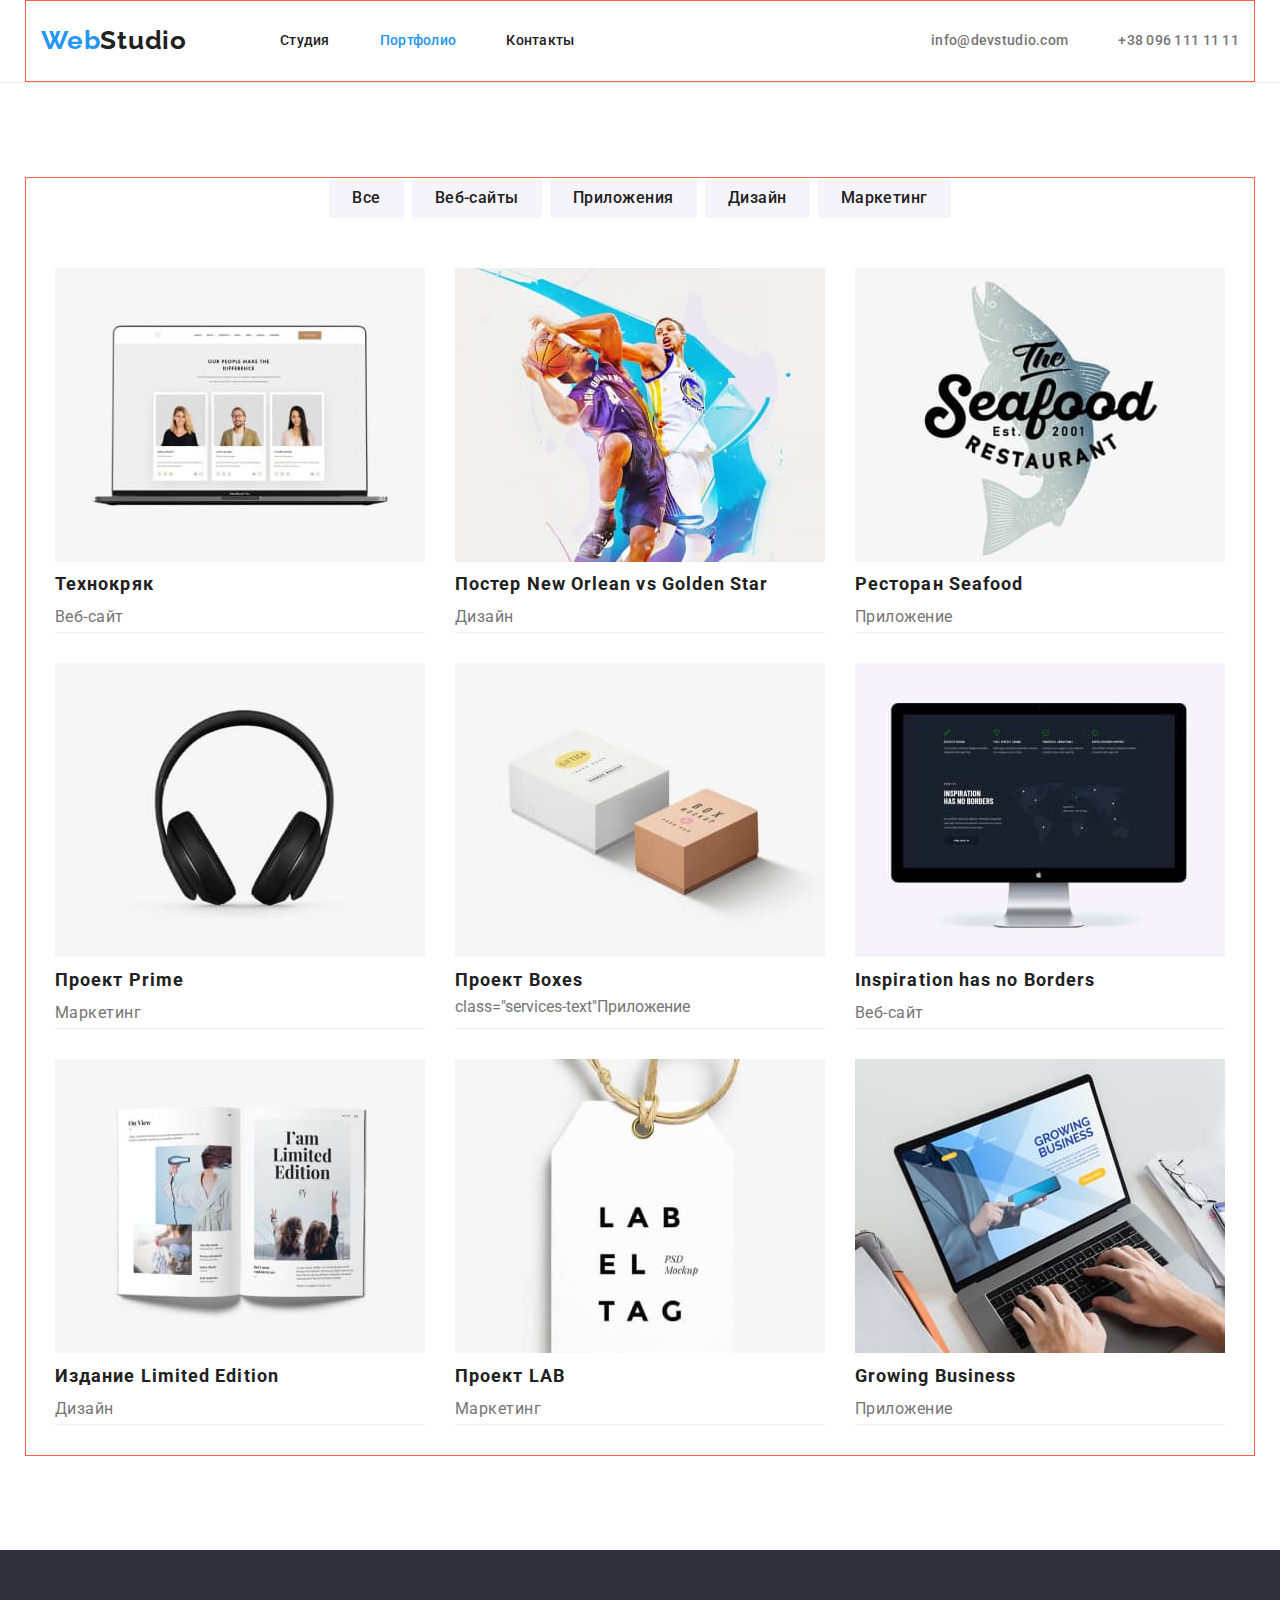
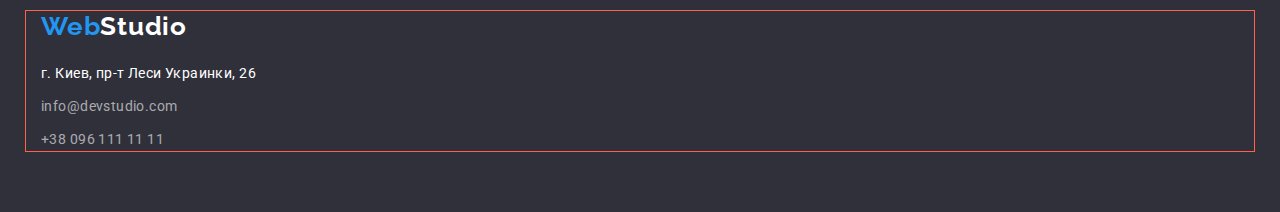
==== commit 4e631b51: "Исправляет расположение. добавляет рамки" ====
--- a/portfolio.html
+++ b/portfolio.html
@@ -13,7 +13,7 @@
     <link rel="stylesheet" href="./css/style.css" />
 </head>
 <body>
-<header>
+<header class="line-header">
     <div class="container">
         <!-- Заголовок Хедера -->
         <div class="header">
@@ -21,8 +21,8 @@
             <!-- Навигация -->
             <nav class="nav">
                 <ul class="nav-list list">
-                    <li class="list-link"><a href="./index.html" class="nav-link link current">Студия</a></li>
-                    <li class="list-link"><a href="./portfolio.html" class="nav-link link">Портфолио</a></li>
+                    <li class="list-link"><a href="./index.html" class="nav-link link">Студия</a></li>
+                    <li class="list-link"><a href="./portfolio.html" class="nav-link link current">Портфолио</a></li>
                     <li class="list-link"><a href="" class="nav-link link">Контакты</a></li>
                 </ul>
             </nav>
@@ -38,7 +38,7 @@
         <!-- Фильтр -->
         <section class="section">
             <div class="container">
-        <h1 class="filter-title">Портфолио</h1>
+        <h1 class="filter-title visually-hidden">Портфолио</h1>
         <ul class="filter-list list">
             <li class="button-list">
                 <button class="button-filter" type="button">Все</button>
--- a/css/style.css
+++ b/css/style.css
@@ -56,7 +56,22 @@
   margin-right: auto;
   border: tomato 1px solid;
 }
+.visually-hidden {
+  position: absolute;
+  width: 1px;
+  height: 1px;
+  margin: -1px;
+  border: 0;
+  padding: 0;
+  white-space: nowrap;
+  clip-path: inset(100%);
+  clip: rect(0 0 0 0);
+  overflow: hidden;
+}
 /* Header */
+.line-header{
+  border-bottom: 1px solid #ECECEC;
+}
 /* logo */
 .header{
   display: flex;
@@ -181,6 +196,7 @@
 /* hang-section */
 .hang-list{
   display: flex;
+  justify-content: center;
 }
 .main-hang-list{
   margin-left: 30px;
@@ -221,6 +237,7 @@
 }
 .examples-list{
   display: flex;
+  justify-content: center;
 }
 .pic-list{
   margin-left: 30px;
@@ -242,6 +259,7 @@
 }
 .team-list{
   display: flex;
+  justify-content: center;
 }
 .worker{
   margin-left: 30px;
@@ -368,10 +386,12 @@
   margin-top: 50px;
   display: flex;
   flex-wrap: wrap;
-  /* justify-self: space-between; */
+  justify-content: center;
 }
 .services{
   margin-right: 30px;
+  margin-bottom: 30px;
+  border-bottom: 1px solid #EEEEEE;
 }
 .services:nth-child(3n){
   margin-right: 0;
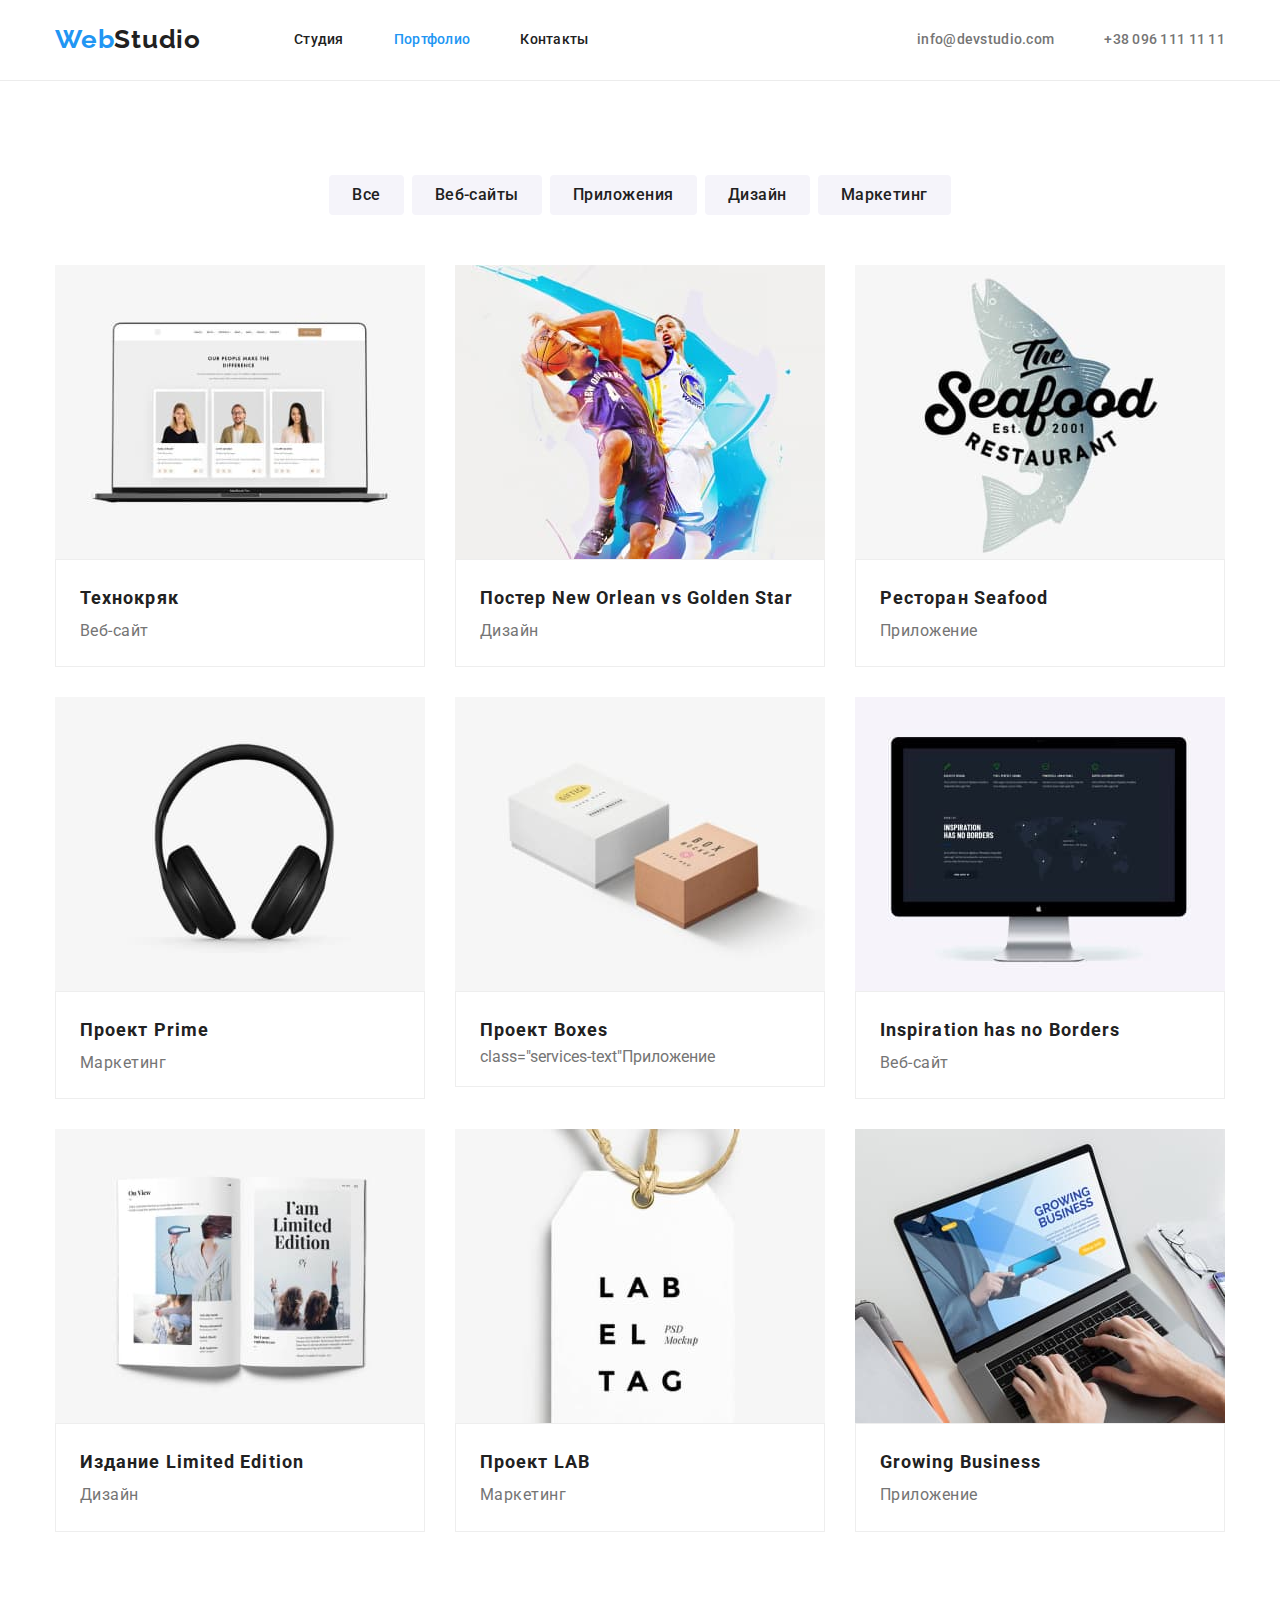
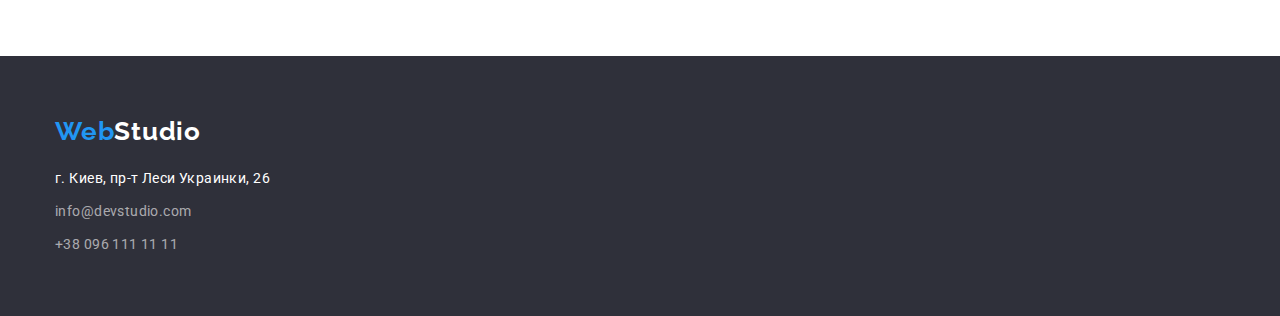
==== commit 9a428b4d: "Фикс роботы после ментора" ====
--- a/portfolio.html
+++ b/portfolio.html
@@ -59,48 +59,66 @@
             <ul class="list-services list">
                 <li class="services">
                     <img src="./images/img5.jpg" alt="Ноутбук с сайтом" width="370">
+                    <div class="services-block">
                     <h2 class="services-title">Технокряк</h2>
                     <p class="services-text">Веб-сайт</p>
+                    </div>
                 </li>
                 <li class="services">
                     <img src="./images/img6.jpg" alt="Баскетбольный постер" width="370">
+                    <div class="services-block">
                     <h2 class="services-title">Постер New Orlean vs Golden Star</h2>
                     <p class="services-text">Дизайн</p>
+                    </div>
                 </li>
                 <li class="services">
                     <img src="./images/img7.jpg" alt="Рыба логотип ресторана" width="370">
+                    <div class="services-block">
                     <h2 class="services-title">Ресторан Seafood</h2>
                     <p class="services-text">Приложение</p>
+                    </div>
                 </li>
                 <li class="services">
                     <img src="./images/img8.jpg" alt="Наушники" width="370">
+                    <div class="services-block">
                     <h2 class="services-title">Проект Prime</h2>
                     <p class="services-text">Маркетинг</p>
+                    </div>
                 </li>
                 <li class="services">
                     <img src="./images/img9.jpg" alt="Две коробки" width="370">
+                    <div class="services-block">
                     <h2 class="services-title">Проект Boxes</h2>
                     <p> class="services-text"Приложение</p>
+                    </div>
                 </li>
                 <li class="services">
                     <img src="./images/img10.jpg" alt="Мак" width="370">
+                    <div class="services-block">
                     <h2 class="services-title">Inspiration has no Borders</h2>
                     <p class="services-text">Веб-сайт</p>
+                    </div>
                 </li>
                 <li class="services">
                     <img src="./images/img11.jpg" alt="Книга" width="370">
+                    <div class="services-block">
                     <h2 class="services-title">Издание Limited Edition</h2>
                     <p class="services-text">Дизайн</p>
+                    </div>
                 </li>
                 <li class="services">
                     <img src="./images/img12.jpg" alt="Бирка" width="370">
+                    <div class="services-block">
                     <h2 class="services-title">Проект LAB</h2>
                     <p class="services-text">Маркетинг</p>
+                    </div>
                 </li>
                 <li class="services">
                     <img src="./images/img13.jpg" alt="Ноутбук с сайтом" width="370">
+                    <div class="services-block">
                     <h2 class="services-title">Growing Business</h2>
                     <p class="services-text">Приложение</p>
+                    </div>
                 </li>
             </ul>
             </div>
--- a/css/style.css
+++ b/css/style.css
@@ -40,6 +40,11 @@
 p {
   margin: 0;
 }
+img{
+  display: block;
+  max-width: 100%;
+  height: auto;
+}
 button{
   border: 1px solid transparent;
 }
@@ -49,12 +54,11 @@
 /* acent #2196F3 */
 /* адресс футера rgba(255, 255, 255, 0.6); */
 .container {
-  width: 1230px;
+  width: 1200px;
   padding-left: 15px;
   padding-right: 15px;
   margin-left: auto;
   margin-right: auto;
-  border: tomato 1px solid;
 }
 .visually-hidden {
   position: absolute;
@@ -224,6 +228,9 @@
   letter-spacing: 0.03em;
 }
 /* examples-section */
+.examples {
+  padding-top: 0;
+}
 .examples-title {
   color: var(--primiry-text-color);
 
@@ -245,6 +252,7 @@
 .pic-list:first-child{
   margin-left: 0;
 }
+
 /* My team */
 .team-title {
   color: var(--primiry-text-color);
@@ -287,6 +295,10 @@
   line-height: 1.14;
   text-align: center;
   letter-spacing: 0.03em;
+}
+.worker-title{ 
+  padding-top: 30px;
+  padding-bottom: 30px;
 }
 /* footer */
 .footer {
@@ -386,12 +398,10 @@
   margin-top: 50px;
   display: flex;
   flex-wrap: wrap;
-  justify-content: center;
 }
 .services{
   margin-right: 30px;
   margin-bottom: 30px;
-  border-bottom: 1px solid #EEEEEE;
 }
 .services:nth-child(3n){
   margin-right: 0;
@@ -412,3 +422,14 @@
   line-height: 1.9;
   letter-spacing: 0.03em;
 }
+.services-block{
+  padding-bottom: 20px;
+  padding-right: 24px;
+  padding-left: 24px;
+  padding-top: 20px;
+
+  background: #FFFFFF;
+  border: 1px solid #EEEEEE;
+  box-sizing: border-box;
+}
+
